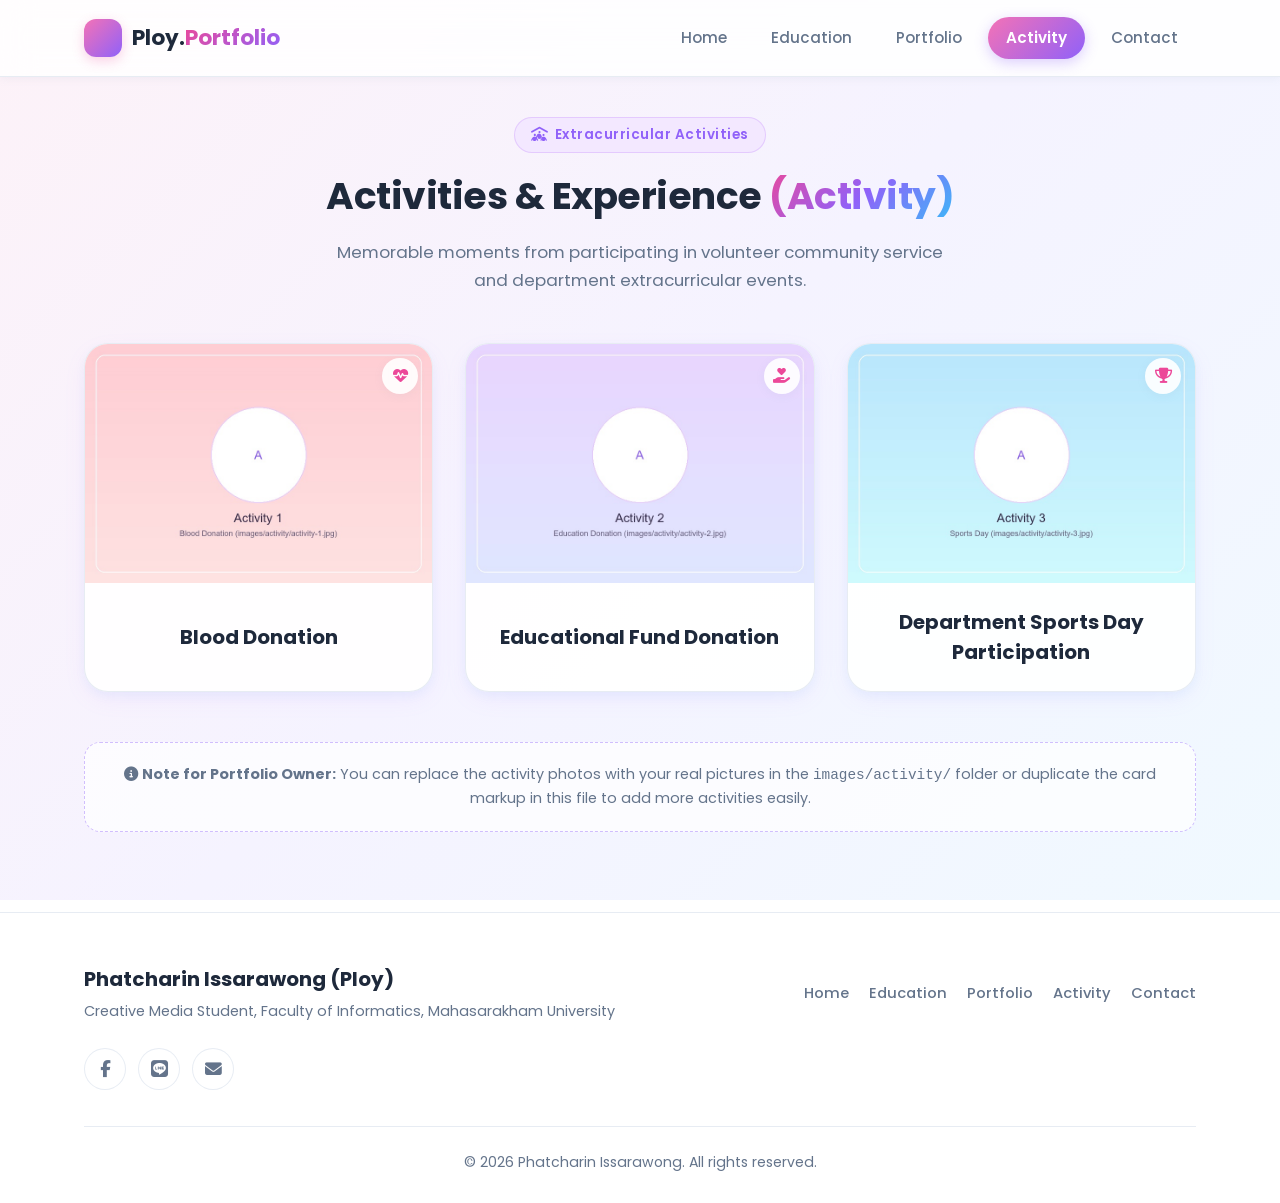
==== activity.html @ 9dcf47e1 "Initial commit: Ploy's Creative Media Portfolio website" ====
<!DOCTYPE html>
<html lang="en">
<head>
  <meta charset="UTF-8">
  <meta name="viewport" content="width=device-width, initial-scale=1.0">
  <title>Activity | Phatcharin Issarawong (Ploy)</title>
  <meta name="description" content="Extracurricular activities and community experiences of Phatcharin Issarawong (Ploy), Creative Media student at the Faculty of Informatics, Mahasarakham University.">
  
  <!-- Google Fonts: Poppins & Prompt -->
  <link rel="preconnect" href="https://fonts.googleapis.com">
  <link rel="preconnect" href="https://fonts.gstatic.com" crossorigin>
  <link href="https://fonts.googleapis.com/css2?family=Poppins:wght@400;500;600;700&family=Prompt:wght@300;400;500;600;700&display=swap" rel="stylesheet">
  
  <!-- Font Awesome CDN for Icons -->
  <link rel="stylesheet" href="https://cdnjs.cloudflare.com/ajax/libs/font-awesome/6.5.1/css/all.min.css">
  
  <!-- Main Stylesheet -->
  <link rel="stylesheet" href="css/style.css">
</head>
<body>

  <!-- =========================================================================
       1. Header & Navigation Bar (Active on Activity)
       ========================================================================= -->
  <header class="site-header">
    <div class="container nav-container">
      <a href="index.html" class="brand-logo" aria-label="Ploy Portfolio Homepage">
        <span class="brand-badge"><i class="fa-solid fa-sparkles"></i></span>
        <span class="brand-text">Ploy.<span>Portfolio</span></span>
      </a>

      <!-- Mobile Hamburger Button -->
      <button class="hamburger-btn" aria-label="Toggle navigation menu" aria-expanded="false" aria-controls="mainNavMenu">
        <span class="hamburger-line"></span>
        <span class="hamburger-line"></span>
        <span class="hamburger-line"></span>
      </button>

      <!-- Main Navigation Menu -->
      <nav class="nav-menu" id="mainNavMenu" role="navigation">
        <a href="index.html" class="nav-link">Home</a>
        <a href="education.html" class="nav-link">Education</a>
        <a href="portfolio.html" class="nav-link">Portfolio</a>
        <a href="activity.html" class="nav-link active">Activity</a>
        <a href="contact.html" class="nav-link">Contact</a>
      </nav>
    </div>
  </header>

  <!-- =========================================================================
       2. Activity Page Main Content
       ========================================================================= -->
  <main class="page-content">
    <div class="container">
      
      <!-- Page Header -->
      <div class="page-header reveal-on-scroll">
        <span class="page-tag"><i class="fa-solid fa-people-roof"></i> Extracurricular Activities</span>
        <h1 class="page-title">Activities & Experience <span class="gradient-text">(Activity)</span></h1>
        <p class="page-subtitle">
          Memorable moments from participating in volunteer community service and department extracurricular events.
        </p>
      </div>

      <!-- Activity Cards Grid (Displays clean card layout with photo and activity title) -->
      <div class="activity-grid">

        <!-- ===================================================================
             Activity 1: Blood Donation
             ===================================================================
             [HOW TO REPLACE PHOTO]:
             Replace your real activity photo in images/activity/activity-1.jpg
        -->
        <article class="activity-card reveal-on-scroll">
          <div class="activity-img-wrapper">
            <img src="images/activity/activity-1.jpg" alt="Activity: Blood Donation" class="activity-img" loading="lazy">
            <span class="activity-badge" title="Voluntary Service">
              <i class="fa-solid fa-heart-pulse"></i>
            </span>
          </div>
          <div class="activity-body">
            <h2 class="activity-title">Blood Donation</h2>
          </div>
        </article>

        <!-- ===================================================================
             Activity 2: Educational Fund Donation
             ===================================================================
             [HOW TO REPLACE PHOTO]:
             Replace your real activity photo in images/activity/activity-2.jpg
        -->
        <article class="activity-card reveal-on-scroll">
          <div class="activity-img-wrapper">
            <img src="images/activity/activity-2.jpg" alt="Activity: Educational Fund Donation" class="activity-img" loading="lazy">
            <span class="activity-badge" title="Educational Support">
              <i class="fa-solid fa-hand-holding-heart"></i>
            </span>
          </div>
          <div class="activity-body">
            <h2 class="activity-title">Educational Fund Donation</h2>
          </div>
        </article>

        <!-- ===================================================================
             Activity 3: Department Sports Day Participation
             ===================================================================
             [HOW TO REPLACE PHOTO]:
             Replace your real activity photo in images/activity/activity-3.jpg
        -->
        <article class="activity-card reveal-on-scroll">
          <div class="activity-img-wrapper">
            <img src="images/activity/activity-3.jpg" alt="Activity: Department Sports Day Participation" class="activity-img" loading="lazy">
            <span class="activity-badge" title="Sports & Recreation">
              <i class="fa-solid fa-trophy"></i>
            </span>
          </div>
          <div class="activity-body">
            <h2 class="activity-title">Department Sports Day Participation</h2>
          </div>
        </article>

        <!--
          ===================================================================
          [HOW TO ADD MORE ACTIVITIES]:
          To add Activity 4, 5..., copy the card markup below and paste it here:
          
          <article class="activity-card reveal-on-scroll">
            <div class="activity-img-wrapper">
              <img src="images/activity/activity-4.jpg" alt="New Activity Name" class="activity-img" loading="lazy">
              <span class="activity-badge"><i class="fa-solid fa-star"></i></span>
            </div>
            <div class="activity-body">
              <h2 class="activity-title">New Activity Name</h2>
            </div>
          </article>
          ===================================================================
        -->

      </div>

      <!-- Instruction Box for Site Owner -->
      <div class="instruction-box reveal-on-scroll">
        <i class="fa-solid fa-circle-info"></i>
        <span><strong>Note for Portfolio Owner:</strong> You can replace the activity photos with your real pictures in the <code>images/activity/</code> folder or duplicate the card markup in this file to add more activities easily.</span>
      </div>

    </div>
  </main>

  <!-- =========================================================================
       3. Footer (Shared across all pages)
       ========================================================================= -->
  <footer class="site-footer">
    <div class="container">
      <div class="footer-top">
        
        <div class="footer-brand">
          <h3>Phatcharin Issarawong (Ploy)</h3>
          <p>Creative Media Student, Faculty of Informatics, Mahasarakham University</p>
        </div>

        <nav class="footer-nav" aria-label="Footer Navigation">
          <a href="index.html" class="footer-link">Home</a>
          <a href="education.html" class="footer-link">Education</a>
          <a href="portfolio.html" class="footer-link">Portfolio</a>
          <a href="activity.html" class="footer-link">Activity</a>
          <a href="contact.html" class="footer-link">Contact</a>
        </nav>

        <div class="footer-socials">
          <a href="#" class="social-icon-btn fb" aria-label="Facebook: Phatcharin Issarawong" title="Facebook: Phatcharin Issarawong">
            <i class="fa-brands fa-facebook-f"></i>
          </a>
          <a href="contact.html" class="social-icon-btn line" aria-label="Line ID: 0831487543" title="Line ID: 0831487543">
            <i class="fa-brands fa-line"></i>
          </a>
          <a href="mailto:phachrinthrxissrawngs6@gmail.com" class="social-icon-btn email" aria-label="Email: phachrinthrxissrawngs6@gmail.com" title="Email: phachrinthrxissrawngs6@gmail.com">
            <i class="fa-solid fa-envelope"></i>
          </a>
        </div>

      </div>

      <div class="footer-bottom">
        <p>© 2026 Phatcharin Issarawong. All rights reserved.</p>
      </div>
    </div>
  </footer>

  <!-- Main JavaScript -->
  <script src="js/main.js" defer></script>
</body>
</html>
---- css/style.css ----
/* ==========================================================================
   PORTFOLIO WEBSITE STYLESHEET
   เจ้าของผลงาน: Phatcharin Issarawong (Ploy)
   สาขาสื่อนฤมิต คณะวิทยาการสารสนเทศ มหาวิทยาลัยมหาสารคาม
   สไตล์: Creative Media / Pastel Soft Gradient / Clean & Modern Responsive
   ========================================================================== */

/* --------------------------------------------------------------------------
   1. ตัวแปรสีและฟอนต์ (CSS Custom Properties)
   -------------------------------------------------------------------------- */
:root {
  /* โทนสีหลัก (Pastel Pink, Purple, Sky Blue) */
  --primary: #9061f9;          /* ม่วงพาสเทลหลัก */
  --primary-light: #c084fc;    /* ม่วงอ่อนสว่าง */
  --primary-soft: #f3e8ff;     /* ม่วงพาสเทลพื้นหลังจางๆ */
  
  --secondary: #ec4899;        /* ชมพูพาสเทล */
  --secondary-light: #f472b6;  /* ชมพูสว่าง */
  --secondary-soft: #fdf2f8;   /* ชมพูพาสเทลพื้นหลังจางๆ */
  
  --accent: #38bdf8;           /* ฟ้าอ่อนพาสเทล */
  --accent-light: #7dd3fc;     /* ฟ้าอ่อน */
  --accent-soft: #f0f9ff;      /* ฟ้าพาสเทลพื้นหลังจางๆ */

  /* สีพื้นผิวและข้อความ */
  --bg-page: #f8fafc;
  --bg-gradient: linear-gradient(135deg, #fdf2f8 0%, #f5f3ff 50%, #f0f9ff 100%);
  --surface: #ffffff;
  --surface-glass: rgba(255, 255, 255, 0.85);
  --surface-card: rgba(255, 255, 255, 0.92);
  
  --text-main: #1e293b;        /* ข้อความหลัก สีเทาเข้มคมชัด */
  --text-muted: #64748b;       /* ข้อความรอง สีเทาคลาสสิก */
  --text-light: #94a3b8;       /* ข้อความจาง */
  --border-light: rgba(226, 232, 240, 0.8);
  --border-glass: rgba(255, 255, 255, 0.8);

  /* เงา (Shadows) */
  --shadow-sm: 0 2px 8px rgba(148, 163, 184, 0.1);
  --shadow-md: 0 8px 24px -4px rgba(192, 132, 252, 0.12), 0 4px 12px -2px rgba(56, 189, 248, 0.08);
  --shadow-lg: 0 16px 36px -6px rgba(144, 97, 249, 0.18), 0 8px 16px -4px rgba(236, 72, 153, 0.12);
  --shadow-glow: 0 0 25px rgba(192, 132, 252, 0.35);

  /* รัศมีความโค้งมน */
  --radius-sm: 10px;
  --radius-md: 16px;
  --radius-lg: 24px;
  --radius-full: 9999px;

  /* ฟอนต์ */
  --font-family: 'Poppins', 'Prompt', -apple-system, BlinkMacSystemFont, 'Segoe UI', Roboto, sans-serif;
  
  /* ความเร็ว Transition */
  --transition-fast: 0.2s ease;
  --transition-normal: 0.3s cubic-bezier(0.4, 0, 0.2, 1);
  --transition-slow: 0.5s cubic-bezier(0.4, 0, 0.2, 1);
}

/* --------------------------------------------------------------------------
   2. Reset & พื้นฐานหน้าเว็บ
   -------------------------------------------------------------------------- */
*, *::before, *::after {
  box-sizing: border-box;
  margin: 0;
  padding: 0;
}

html {
  scroll-behavior: smooth;
  font-size: 16px;
}

body {
  font-family: var(--font-family);
  color: var(--text-main);
  background: var(--bg-gradient);
  background-attachment: fixed;
  min-height: 100vh;
  line-height: 1.65;
  display: flex;
  flex-direction: column;
  overflow-x: hidden;
  -webkit-font-smoothing: antialiased;
}

img {
  max-width: 100%;
  height: auto;
  display: block;
}

a {
  color: inherit;
  text-decoration: none;
  transition: color var(--transition-fast);
}

button {
  font-family: inherit;
  cursor: pointer;
  border: none;
  background: none;
  transition: all var(--transition-normal);
}

ul, ol {
  list-style: none;
}

/* --------------------------------------------------------------------------
   3. เลย์เอาต์และ Container
   -------------------------------------------------------------------------- */
.container {
  width: 100%;
  max-width: 1160px;
  margin-left: auto;
  margin-right: auto;
  padding-left: 24px;
  padding-right: 24px;
}

.page-content {
  flex: 1 0 auto;
  padding: 40px 0 80px 0;
}

/* --------------------------------------------------------------------------
   4. Header & Navigation Bar (ใช้ร่วมกันทุกหน้า)
   -------------------------------------------------------------------------- */
.site-header {
  position: sticky;
  top: 0;
  z-index: 1000;
  background: var(--surface-glass);
  backdrop-filter: blur(16px);
  -webkit-backdrop-filter: blur(16px);
  border-bottom: 1px solid var(--border-light);
  box-shadow: var(--shadow-sm);
  transition: background var(--transition-normal), box-shadow var(--transition-normal);
}

.nav-container {
  display: flex;
  align-items: center;
  justify-content: space-between;
  height: 76px;
}

/* โลโก้ */
.brand-logo {
  display: flex;
  align-items: center;
  gap: 10px;
  font-weight: 700;
  font-size: 1.35rem;
  color: var(--text-main);
}

.brand-badge {
  display: inline-flex;
  align-items: center;
  justify-content: center;
  width: 38px;
  height: 38px;
  background: linear-gradient(135deg, var(--secondary-light), var(--primary));
  color: #ffffff;
  border-radius: 12px;
  font-size: 1rem;
  box-shadow: 0 4px 12px rgba(236, 72, 153, 0.25);
}

.brand-text span {
  background: linear-gradient(135deg, var(--secondary), var(--primary));
  -webkit-background-clip: text;
  -webkit-text-fill-color: transparent;
}

/* เมนูหลักบนเดสก์ท็อป */
.nav-menu {
  display: flex;
  align-items: center;
  gap: 8px;
}

.nav-link {
  position: relative;
  display: inline-block;
  padding: 8px 18px;
  font-size: 0.95rem;
  font-weight: 500;
  color: var(--text-muted);
  border-radius: var(--radius-full);
  transition: all var(--transition-normal);
}

.nav-link:hover {
  color: var(--primary);
  background-color: var(--primary-soft);
}

/* สถานะ Active ของหน้าปัจจุบัน */
.nav-link.active {
  color: #ffffff;
  background: linear-gradient(135deg, var(--secondary-light), var(--primary));
  box-shadow: 0 4px 14px rgba(144, 97, 249, 0.3);
  font-weight: 600;
}

/* ปุ่ม Hamburger สำหรับจอมือถือ */
.hamburger-btn {
  display: none;
  flex-direction: column;
  justify-content: center;
  align-items: center;
  width: 44px;
  height: 44px;
  border-radius: var(--radius-sm);
  background: var(--surface);
  border: 1px solid var(--border-light);
  gap: 5px;
  cursor: pointer;
  z-index: 1001;
}

.hamburger-line {
  width: 22px;
  height: 2px;
  background-color: var(--text-main);
  border-radius: 2px;
  transition: transform var(--transition-normal), opacity var(--transition-normal);
}

/* เมื่อเมนูมือถือเปิดอยู่ */
.hamburger-btn[aria-expanded="true"] .hamburger-line:nth-child(1) {
  transform: translateY(7px) rotate(45deg);
}
.hamburger-btn[aria-expanded="true"] .hamburger-line:nth-child(2) {
  opacity: 0;
}
.hamburger-btn[aria-expanded="true"] .hamburger-line:nth-child(3) {
  transform: translateY(-7px) rotate(-45deg);
}

/* --------------------------------------------------------------------------
   5. หัวเรื่องของแต่ละหน้า (Page Header Banner)
   -------------------------------------------------------------------------- */
.page-header {
  text-align: center;
  margin-bottom: 48px;
  position: relative;
}

.page-tag {
  display: inline-flex;
  align-items: center;
  gap: 6px;
  padding: 6px 16px;
  background: var(--primary-soft);
  color: var(--primary);
  border-radius: var(--radius-full);
  font-size: 0.85rem;
  font-weight: 600;
  letter-spacing: 0.5px;
  margin-bottom: 12px;
  border: 1px solid rgba(192, 132, 252, 0.3);
}

.page-title {
  font-size: 2.35rem;
  font-weight: 700;
  color: var(--text-main);
  margin-bottom: 12px;
  letter-spacing: -0.5px;
}

.page-subtitle {
  font-size: 1.05rem;
  color: var(--text-muted);
  max-width: 620px;
  margin-left: auto;
  margin-right: auto;
}

/* ข้อความตัวหนังสือแบบ Gradient */
.gradient-text {
  background: linear-gradient(135deg, var(--secondary), var(--primary), var(--accent));
  -webkit-background-clip: text;
  -webkit-text-fill-color: transparent;
  display: inline-block;
}

/* --------------------------------------------------------------------------
   6. ปุ่ม (Buttons)
   -------------------------------------------------------------------------- */
.btn {
  display: inline-flex;
  align-items: center;
  justify-content: center;
  gap: 10px;
  padding: 12px 28px;
  font-size: 0.98rem;
  font-weight: 600;
  border-radius: var(--radius-full);
  transition: all var(--transition-normal);
  text-align: center;
}

.btn-primary {
  background: linear-gradient(135deg, var(--secondary-light), var(--primary));
  color: #ffffff;
  box-shadow: 0 6px 20px rgba(144, 97, 249, 0.28);
}

.btn-primary:hover {
  transform: translateY(-3px);
  box-shadow: 0 10px 25px rgba(144, 97, 249, 0.38);
  color: #ffffff;
}

.btn-secondary {
  background: var(--surface);
  color: var(--text-main);
  border: 1px solid var(--border-light);
  box-shadow: var(--shadow-sm);
}

.btn-secondary:hover {
  background: var(--primary-soft);
  color: var(--primary);
  border-color: var(--primary-light);
  transform: translateY(-3px);
  box-shadow: var(--shadow-md);
}

.btn-sm {
  padding: 8px 16px;
  font-size: 0.85rem;
}

/* --------------------------------------------------------------------------
   7. สไตล์เฉพาะหน้า HOME (index.html)
   -------------------------------------------------------------------------- */
.hero-section {
  padding: 40px 0 60px 0;
}

.hero-grid {
  display: grid;
  grid-template-columns: 1fr 1fr;
  align-items: center;
  gap: 48px;
}

.hero-text {
  text-align: left;
}

.hero-badge {
  display: inline-flex;
  align-items: center;
  gap: 8px;
  padding: 6px 18px;
  background: var(--secondary-soft);
  color: var(--secondary);
  border-radius: var(--radius-full);
  font-size: 0.9rem;
  font-weight: 600;
  margin-bottom: 20px;
  border: 1px solid rgba(244, 114, 182, 0.25);
}

.hero-greeting {
  font-size: 2.75rem;
  font-weight: 700;
  line-height: 1.25;
  margin-bottom: 14px;
}

.hero-name {
  font-size: 1.25rem;
  font-weight: 600;
  color: var(--primary);
  margin-bottom: 12px;
}

.hero-status {
  display: inline-block;
  padding: 6px 14px;
  background: var(--primary-soft);
  color: var(--primary);
  border-radius: var(--radius-sm);
  font-size: 0.92rem;
  font-weight: 500;
  margin-bottom: 18px;
}

.hero-desc {
  font-size: 1.05rem;
  color: var(--text-muted);
  margin-bottom: 30px;
  line-height: 1.75;
}

.hero-cta-group {
  display: flex;
  gap: 16px;
  flex-wrap: wrap;
}

/* ส่วนรูปโปรไฟล์ */
.hero-avatar-wrapper {
  position: relative;
  display: flex;
  justify-content: center;
  align-items: center;
}

.avatar-glow {
  position: absolute;
  width: 340px;
  height: 340px;
  border-radius: 50%;
  background: linear-gradient(135deg, rgba(244, 114, 182, 0.35), rgba(192, 132, 252, 0.35), rgba(56, 189, 248, 0.3));
  filter: blur(35px);
  z-index: 1;
  animation: floatGlow 6s ease-in-out infinite alternate;
}

.avatar-frame {
  position: relative;
  z-index: 2;
  width: 320px;
  height: 320px;
  border-radius: 36px;
  padding: 8px;
  background: linear-gradient(135deg, rgba(255, 255, 255, 0.9), rgba(244, 114, 182, 0.5), rgba(192, 132, 252, 0.6));
  box-shadow: var(--shadow-lg);
  transform: rotate(-2deg);
  transition: transform var(--transition-slow);
}

.avatar-frame:hover {
  transform: rotate(0deg) scale(1.02);
}

.avatar-img {
  width: 100%;
  height: 100%;
  object-fit: cover;
  border-radius: 28px;
  background-color: var(--surface);
}

/* การ์ดทางลัดบนหน้า Home (Shortcut Cards) */
.shortcuts-section {
  margin-top: 60px;
  padding-top: 50px;
  border-top: 1px dashed rgba(203, 213, 225, 0.8);
}

.section-header-center {
  text-align: center;
  margin-bottom: 36px;
}

.section-title {
  font-size: 1.75rem;
  font-weight: 700;
  color: var(--text-main);
  margin-bottom: 8px;
}

.section-subtitle {
  font-size: 0.98rem;
  color: var(--text-muted);
}

.shortcuts-grid {
  display: grid;
  grid-template-columns: repeat(3, 1fr);
  gap: 24px;
}

.shortcut-card {
  display: block;
  background: var(--surface-card);
  padding: 32px 28px;
  border-radius: var(--radius-lg);
  border: 1px solid var(--border-light);
  box-shadow: var(--shadow-md);
  transition: all var(--transition-normal);
  text-align: center;
  position: relative;
  overflow: hidden;
}

.shortcut-card::before {
  content: '';
  position: absolute;
  top: 0;
  left: 0;
  right: 0;
  height: 4px;
  background: linear-gradient(90deg, var(--secondary-light), var(--primary), var(--accent));
  opacity: 0;
  transition: opacity var(--transition-fast);
}

.shortcut-card:hover {
  transform: translateY(-8px);
  box-shadow: var(--shadow-lg);
  border-color: var(--primary-light);
}

.shortcut-card:hover::before {
  opacity: 1;
}

.shortcut-icon {
  width: 64px;
  height: 64px;
  margin: 0 auto 20px auto;
  border-radius: 20px;
  display: flex;
  align-items: center;
  justify-content: center;
  font-size: 1.6rem;
  background: var(--primary-soft);
  color: var(--primary);
  transition: transform var(--transition-normal);
}

.shortcut-card:hover .shortcut-icon {
  transform: scale(1.1) rotate(5deg);
}

.shortcut-card.education .shortcut-icon {
  background: #fdf2f8;
  color: var(--secondary);
}

.shortcut-card.activity .shortcut-icon {
  background: #f0fdf4;
  color: #10b981;
}

.shortcut-card.contact .shortcut-icon {
  background: #f0f9ff;
  color: var(--accent);
}

.shortcut-title {
  font-size: 1.25rem;
  font-weight: 600;
  margin-bottom: 10px;
  color: var(--text-main);
}

.shortcut-desc {
  font-size: 0.92rem;
  color: var(--text-muted);
  margin-bottom: 16px;
  line-height: 1.5;
}

.shortcut-link-text {
  font-size: 0.9rem;
  font-weight: 600;
  color: var(--primary);
  display: inline-flex;
  align-items: center;
  gap: 6px;
}

/* --------------------------------------------------------------------------
   8. สไตล์หน้า EDUCATION (education.html) - Vertical Timeline
   -------------------------------------------------------------------------- */
.timeline-wrapper {
  max-width: 820px;
  margin: 0 auto;
  position: relative;
  padding: 20px 0;
}

/* เส้น Timeline แนวตั้ง */
.timeline-wrapper::before {
  content: '';
  position: absolute;
  top: 30px;
  bottom: 30px;
  left: 38px;
  width: 4px;
  background: linear-gradient(180deg, var(--secondary-light), var(--primary), var(--accent));
  border-radius: 4px;
}

.timeline-item {
  position: relative;
  display: flex;
  align-items: flex-start;
  gap: 28px;
  margin-bottom: 40px;
}

.timeline-item:last-child {
  margin-bottom: 0;
}

/* วงกลมไอคอนจุด Timeline */
.timeline-marker {
  position: relative;
  z-index: 2;
  width: 76px;
  height: 76px;
  flex-shrink: 0;
  border-radius: 50%;
  background: var(--surface);
  border: 4px solid #ffffff;
  box-shadow: var(--shadow-md);
  display: flex;
  align-items: center;
  justify-content: center;
  font-size: 1.6rem;
  color: var(--primary);
  transition: transform var(--transition-normal);
}

.timeline-item:hover .timeline-marker {
  transform: scale(1.1);
  box-shadow: var(--shadow-glow);
}

.timeline-item.current .timeline-marker {
  background: linear-gradient(135deg, var(--secondary-light), var(--primary));
  color: #ffffff;
  box-shadow: 0 0 20px rgba(144, 97, 249, 0.4);
}

/* การ์ดเนื้อหา Timeline */
.timeline-card {
  flex-grow: 1;
  background: var(--surface-card);
  padding: 30px;
  border-radius: var(--radius-lg);
  border: 1px solid var(--border-light);
  box-shadow: var(--shadow-md);
  transition: all var(--transition-normal);
}

.timeline-card:hover {
  transform: translateY(-4px);
  box-shadow: var(--shadow-lg);
  border-color: var(--primary-light);
}

.timeline-header {
  display: flex;
  justify-content: space-between;
  align-items: flex-start;
  flex-wrap: wrap;
  gap: 12px;
  margin-bottom: 14px;
}

.timeline-badge {
  display: inline-flex;
  align-items: center;
  gap: 6px;
  padding: 4px 14px;
  border-radius: var(--radius-full);
  font-size: 0.82rem;
  font-weight: 600;
}

.timeline-badge.current {
  background: #fdf2f8;
  color: var(--secondary);
  border: 1px solid rgba(244, 114, 182, 0.3);
}

.timeline-badge.completed {
  background: #f1f5f9;
  color: var(--text-muted);
}

.timeline-year-tag {
  font-size: 0.85rem;
  font-weight: 500;
  color: var(--text-muted);
  background: var(--bg-page);
  padding: 4px 12px;
  border-radius: var(--radius-sm);
  border: 1px dashed #cbd5e1;
}

.timeline-institution {
  font-size: 1.35rem;
  font-weight: 700;
  color: var(--text-main);
  margin-bottom: 6px;
}

.timeline-major {
  font-size: 1.05rem;
  font-weight: 500;
  color: var(--primary);
  margin-bottom: 16px;
}

.timeline-meta-box {
  display: flex;
  flex-wrap: wrap;
  gap: 16px;
  padding-top: 16px;
  border-top: 1px solid #f1f5f9;
}

.meta-pill {
  display: inline-flex;
  align-items: center;
  gap: 8px;
  font-size: 0.88rem;
  color: var(--text-muted);
  background: var(--bg-page);
  padding: 6px 14px;
  border-radius: var(--radius-sm);
}

.placeholder-notice {
  color: #d97706; /* สีส้มเตือนตา */
  background: #fef3c7;
  padding: 2px 8px;
  border-radius: 4px;
  font-weight: 500;
  font-size: 0.82rem;
}

/* --------------------------------------------------------------------------
   9. สไตล์หน้า PORTFOLIO (portfolio.html)
   -------------------------------------------------------------------------- */
/* ตัวกรองหมวดหมู่ (Filter Buttons) */
.filter-container {
  display: flex;
  justify-content: center;
  flex-wrap: wrap;
  gap: 12px;
  margin-bottom: 40px;
}

.filter-btn {
  padding: 10px 24px;
  border-radius: var(--radius-full);
  font-size: 0.92rem;
  font-weight: 600;
  color: var(--text-muted);
  background: var(--surface);
  border: 1px solid var(--border-light);
  box-shadow: var(--shadow-sm);
  transition: all var(--transition-normal);
}

.filter-btn:hover {
  color: var(--primary);
  background: var(--primary-soft);
  border-color: var(--primary-light);
}

.filter-btn.active {
  background: linear-gradient(135deg, var(--secondary-light), var(--primary));
  color: #ffffff;
  border-color: transparent;
  box-shadow: 0 4px 14px rgba(144, 97, 249, 0.3);
}

/* Portfolio Cards Grid */
.portfolio-grid {
  display: grid;
  grid-template-columns: repeat(3, 1fr);
  gap: 30px;
}

.portfolio-card {
  background: var(--surface-card);
  border-radius: var(--radius-lg);
  border: 1px solid var(--border-light);
  box-shadow: var(--shadow-md);
  overflow: hidden;
  display: flex;
  flex-direction: column;
  transition: all var(--transition-normal);
  cursor: pointer;
}

.portfolio-card:hover {
  transform: translateY(-8px);
  box-shadow: var(--shadow-lg);
  border-color: var(--primary-light);
}

.portfolio-card.is-hidden {
  display: none !important;
}

.portfolio-thumb-wrapper {
  position: relative;
  width: 100%;
  aspect-ratio: 4 / 3;
  overflow: hidden;
  background-color: var(--primary-soft);
}

.portfolio-thumb {
  width: 100%;
  height: 100%;
  object-fit: cover;
  transition: transform var(--transition-slow);
}

.portfolio-card:hover .portfolio-thumb {
  transform: scale(1.06);
}

.portfolio-badge {
  position: absolute;
  top: 14px;
  left: 14px;
  padding: 4px 12px;
  border-radius: var(--radius-full);
  font-size: 0.78rem;
  font-weight: 600;
  color: #ffffff;
  background: rgba(30, 41, 59, 0.75);
  backdrop-filter: blur(8px);
  text-transform: uppercase;
  letter-spacing: 0.5px;
}

.portfolio-overlay-hint {
  position: absolute;
  inset: 0;
  background: rgba(144, 97, 249, 0.4);
  backdrop-filter: blur(2px);
  display: flex;
  align-items: center;
  justify-content: center;
  opacity: 0;
  transition: opacity var(--transition-fast);
  color: #ffffff;
  font-size: 1.5rem;
}

.portfolio-card:hover .portfolio-overlay-hint {
  opacity: 1;
}

.portfolio-body {
  padding: 24px;
  display: flex;
  flex-direction: column;
  flex-grow: 1;
}

.portfolio-title {
  font-size: 1.25rem;
  font-weight: 700;
  color: var(--text-main);
  margin-bottom: 8px;
}

.portfolio-desc {
  font-size: 0.92rem;
  color: var(--text-muted);
  line-height: 1.6;
  margin-bottom: 20px;
  flex-grow: 1;
}

.portfolio-card-footer {
  display: flex;
  align-items: center;
  justify-content: space-between;
  padding-top: 14px;
  border-top: 1px solid #f1f5f9;
}

.portfolio-view-btn {
  font-size: 0.88rem;
  font-weight: 600;
  color: var(--primary);
  display: inline-flex;
  align-items: center;
  gap: 6px;
}

.portfolio-view-btn i {
  transition: transform var(--transition-fast);
}

.portfolio-card:hover .portfolio-view-btn i {
  transform: translateX(4px);
}

/* --------------------------------------------------------------------------
   10. สไตล์ Lightbox / Modal สำหรับดูภาพผลงาน
   -------------------------------------------------------------------------- */
.modal-backdrop {
  position: fixed;
  inset: 0;
  background: rgba(15, 23, 42, 0.65);
  backdrop-filter: blur(8px);
  -webkit-backdrop-filter: blur(8px);
  z-index: 2000;
  display: flex;
  align-items: center;
  justify-content: center;
  padding: 20px;
  opacity: 0;
  visibility: hidden;
  transition: opacity var(--transition-normal), visibility var(--transition-normal);
}

.modal-backdrop.is-open {
  opacity: 1;
  visibility: visible;
}

.modal-container {
  background: var(--surface);
  border-radius: var(--radius-lg);
  max-width: 800px;
  width: 100%;
  max-height: 90vh;
  overflow-y: auto;
  box-shadow: 0 25px 50px -12px rgba(0, 0, 0, 0.25);
  position: relative;
  transform: scale(0.92) translateY(20px);
  transition: transform var(--transition-normal);
}

.modal-backdrop.is-open .modal-container {
  transform: scale(1) translateY(0);
}

.modal-close-btn {
  position: absolute;
  top: 16px;
  right: 16px;
  width: 40px;
  height: 40px;
  border-radius: 50%;
  background: var(--surface);
  border: 1px solid var(--border-light);
  display: flex;
  align-items: center;
  justify-content: center;
  font-size: 1.1rem;
  color: var(--text-main);
  cursor: pointer;
  z-index: 10;
  box-shadow: var(--shadow-md);
  transition: all var(--transition-fast);
}

.modal-close-btn:hover {
  background: #fee2e2;
  color: #ef4444;
  transform: rotate(90deg);
}

.modal-image-wrapper {
  width: 100%;
  max-height: 480px;
  background: #0f172a;
  display: flex;
  align-items: center;
  justify-content: center;
  overflow: hidden;
}

.modal-image {
  max-width: 100%;
  max-height: 480px;
  object-fit: contain;
}

.modal-content-body {
  padding: 32px;
}

.modal-badge {
  display: inline-block;
  padding: 4px 14px;
  border-radius: var(--radius-full);
  font-size: 0.82rem;
  font-weight: 600;
  background: var(--primary-soft);
  color: var(--primary);
  margin-bottom: 12px;
}

.modal-title {
  font-size: 1.75rem;
  font-weight: 700;
  color: var(--text-main);
  margin-bottom: 14px;
}

.modal-desc {
  font-size: 1rem;
  color: var(--text-muted);
  line-height: 1.8;
  margin-bottom: 24px;
}

/* --------------------------------------------------------------------------
   11. สไตล์หน้า ACTIVITY (activity.html)
   -------------------------------------------------------------------------- */
.activity-grid {
  display: grid;
  grid-template-columns: repeat(3, 1fr);
  gap: 32px;
}

.activity-card {
  background: var(--surface-card);
  border-radius: var(--radius-lg);
  border: 1px solid var(--border-light);
  box-shadow: var(--shadow-md);
  overflow: hidden;
  transition: all var(--transition-normal);
  display: flex;
  flex-direction: column;
}

.activity-card:hover {
  transform: translateY(-8px);
  box-shadow: var(--shadow-lg);
  border-color: var(--secondary-light);
}

.activity-img-wrapper {
  position: relative;
  width: 100%;
  aspect-ratio: 16 / 11;
  overflow: hidden;
  background-color: var(--primary-soft);
}

.activity-img {
  width: 100%;
  height: 100%;
  object-fit: cover;
  transition: transform var(--transition-slow);
}

.activity-card:hover .activity-img {
  transform: scale(1.05);
}

.activity-badge {
  position: absolute;
  top: 14px;
  right: 14px;
  width: 36px;
  height: 36px;
  border-radius: 50%;
  background: rgba(255, 255, 255, 0.9);
  backdrop-filter: blur(4px);
  display: flex;
  align-items: center;
  justify-content: center;
  color: var(--secondary);
  font-size: 0.95rem;
  box-shadow: var(--shadow-sm);
}

.activity-body {
  padding: 24px;
  text-align: center;
  display: flex;
  align-items: center;
  justify-content: center;
  flex-grow: 1;
}

.activity-title {
  font-size: 1.25rem;
  font-weight: 700;
  color: var(--text-main);
  line-height: 1.5;
}

/* กล่องคำแนะนำสำหรับผู้ใช้ในการเพิ่มกิจกรรม */
.instruction-box {
  margin-top: 50px;
  padding: 20px 24px;
  background: rgba(255, 255, 255, 0.7);
  border: 1px dashed rgba(144, 97, 249, 0.4);
  border-radius: var(--radius-md);
  text-align: center;
  font-size: 0.9rem;
  color: var(--text-muted);
}

/* --------------------------------------------------------------------------
   12. สไตล์หน้า CONTACT (contact.html)
   -------------------------------------------------------------------------- */
.contact-grid {
  display: grid;
  grid-template-columns: repeat(3, 1fr);
  gap: 28px;
  margin-bottom: 40px;
}

.contact-card {
  background: var(--surface-card);
  padding: 36px 28px;
  border-radius: var(--radius-lg);
  border: 1px solid var(--border-light);
  box-shadow: var(--shadow-md);
  text-align: center;
  display: flex;
  flex-direction: column;
  align-items: center;
  transition: all var(--transition-normal);
  position: relative;
}

.contact-card:hover {
  transform: translateY(-8px);
  box-shadow: var(--shadow-lg);
}

.contact-card.facebook:hover {
  border-color: #1877f2;
}

.contact-card.line:hover {
  border-color: #06c755;
}

.contact-card.email:hover {
  border-color: #ea4335;
}

.contact-icon-box {
  width: 72px;
  height: 72px;
  border-radius: 24px;
  display: flex;
  align-items: center;
  justify-content: center;
  font-size: 2rem;
  margin-bottom: 20px;
  transition: transform var(--transition-normal);
}

.contact-card:hover .contact-icon-box {
  transform: scale(1.1) rotate(6deg);
}

.contact-card.facebook .contact-icon-box {
  background: #e7f3ff;
  color: #1877f2;
}

.contact-card.line .contact-icon-box {
  background: #e6f9ed;
  color: #06c755;
}

.contact-card.email .contact-icon-box {
  background: #fef2f2;
  color: #ea4335;
}

.contact-label {
  font-size: 1.25rem;
  font-weight: 700;
  color: var(--text-main);
  margin-bottom: 8px;
}

.contact-value {
  font-size: 0.98rem;
  color: var(--text-muted);
  word-break: break-all;
  margin-bottom: 24px;
  font-weight: 500;
}

.contact-action-btn {
  margin-top: auto;
  width: 100%;
}

/* Toast แจ้งเตือนเมื่อคัดลอกสำเร็จ */
.toast-notice {
  position: fixed;
  bottom: 30px;
  right: 30px;
  background: #0f172a;
  color: #ffffff;
  padding: 14px 24px;
  border-radius: var(--radius-full);
  box-shadow: 0 10px 25px rgba(0, 0, 0, 0.2);
  display: flex;
  align-items: center;
  gap: 10px;
  font-size: 0.92rem;
  font-weight: 500;
  z-index: 3000;
  transform: translateY(100px);
  opacity: 0;
  transition: all var(--transition-normal);
}

.toast-notice.is-show {
  transform: translateY(0);
  opacity: 1;
}

.toast-notice i {
  color: #4ade80; /* สีเขียวสำเร็จ */
}

/* --------------------------------------------------------------------------
   13. Footer (ใช้ร่วมกันทุกหน้า)
   -------------------------------------------------------------------------- */
.site-footer {
  background: var(--surface-glass);
  backdrop-filter: blur(12px);
  -webkit-backdrop-filter: blur(12px);
  border-top: 1px solid var(--border-light);
  padding: 50px 0 30px 0;
  margin-top: auto;
}

.footer-top {
  display: flex;
  align-items: center;
  justify-content: space-between;
  flex-wrap: wrap;
  gap: 24px;
  padding-bottom: 36px;
  border-bottom: 1px solid rgba(226, 232, 240, 0.8);
}

.footer-brand h3 {
  font-size: 1.25rem;
  font-weight: 700;
  color: var(--text-main);
  margin-bottom: 4px;
}

.footer-brand p {
  font-size: 0.9rem;
  color: var(--text-muted);
}

/* ลิงก์นำทางใน Footer */
.footer-nav {
  display: flex;
  gap: 20px;
  flex-wrap: wrap;
}

.footer-link {
  font-size: 0.92rem;
  font-weight: 500;
  color: var(--text-muted);
  transition: color var(--transition-fast);
}

.footer-link:hover {
  color: var(--primary);
}

/* ไอคอนโซเชียลใน Footer */
.footer-socials {
  display: flex;
  gap: 12px;
}

.social-icon-btn {
  width: 42px;
  height: 42px;
  border-radius: 50%;
  background: var(--surface);
  border: 1px solid var(--border-light);
  display: flex;
  align-items: center;
  justify-content: center;
  color: var(--text-muted);
  font-size: 1.05rem;
  transition: all var(--transition-normal);
}

.social-icon-btn:hover {
  transform: translateY(-4px);
  box-shadow: var(--shadow-sm);
}

.social-icon-btn.fb:hover {
  background: #1877f2;
  color: #ffffff;
  border-color: #1877f2;
}

.social-icon-btn.line:hover {
  background: #06c755;
  color: #ffffff;
  border-color: #06c755;
}

.social-icon-btn.email:hover {
  background: #ea4335;
  color: #ffffff;
  border-color: #ea4335;
}

.footer-bottom {
  padding-top: 24px;
  text-align: center;
  font-size: 0.88rem;
  color: var(--text-muted);
}

/* --------------------------------------------------------------------------
   14. เอฟเฟกต์แอนิเมชัน (Animations & Scroll Reveal)
   -------------------------------------------------------------------------- */
@keyframes floatGlow {
  0% {
    transform: scale(0.95) translate(0, 0);
  }
  100% {
    transform: scale(1.08) translate(10px, -10px);
  }
}

.reveal-on-scroll {
  opacity: 0;
  transform: translateY(24px);
  transition: opacity 0.6s cubic-bezier(0.2, 0.8, 0.2, 1), transform 0.6s cubic-bezier(0.2, 0.8, 0.2, 1);
}

.reveal-on-scroll.is-visible {
  opacity: 1;
  transform: translateY(0);
}

/* --------------------------------------------------------------------------
   15. Responsive Design (สำหรับมือถือและแท็บเล็ต)
   -------------------------------------------------------------------------- */
/* แท็บเล็ตขนาดกลางและใหญ่ (Max 992px) */
@media (max-width: 992px) {
  .hero-grid {
    grid-template-columns: 1fr;
    text-align: center;
    gap: 40px;
  }

  .hero-text {
    text-align: center;
  }

  .hero-cta-group {
    justify-content: center;
  }

  .shortcuts-grid {
    grid-template-columns: repeat(2, 1fr);
  }

  .portfolio-grid {
    grid-template-columns: repeat(2, 1fr);
  }

  .activity-grid {
    grid-template-columns: repeat(2, 1fr);
  }

  .contact-grid {
    grid-template-columns: repeat(2, 1fr);
  }

  .footer-top {
    flex-direction: column;
    text-align: center;
  }

  .footer-nav {
    justify-content: center;
  }

  .footer-socials {
    justify-content: center;
  }
}

/* แท็บเล็ตเล็กและจอมือถือ (Max 768px) */
@media (max-width: 768px) {
  .nav-container {
    height: 68px;
  }

  .hamburger-btn {
    display: flex;
  }

  /* เมนูมือถือแบบเลื่อนลง */
  .nav-menu {
    position: fixed;
    top: 68px;
    left: 0;
    right: 0;
    background: var(--surface);
    backdrop-filter: blur(20px);
    -webkit-backdrop-filter: blur(20px);
    flex-direction: column;
    padding: 24px;
    gap: 12px;
    border-bottom: 1px solid var(--border-light);
    box-shadow: var(--shadow-lg);
    transform: translateY(-120%);
    opacity: 0;
    visibility: hidden;
    transition: transform var(--transition-normal), opacity var(--transition-normal), visibility var(--transition-normal);
  }

  .nav-menu.is-open {
    transform: translateY(0);
    opacity: 1;
    visibility: visible;
  }

  .nav-link {
    width: 100%;
    text-align: center;
    padding: 12px 20px;
    font-size: 1.05rem;
  }

  .page-title {
    font-size: 1.95rem;
  }

  .hero-greeting {
    font-size: 2.15rem;
  }

  .avatar-frame {
    width: 260px;
    height: 260px;
  }

  .avatar-glow {
    width: 280px;
    height: 280px;
  }

  .shortcuts-grid {
    grid-template-columns: 1fr;
  }

  .portfolio-grid {
    grid-template-columns: 1fr;
  }

  .activity-grid {
    grid-template-columns: 1fr;
  }

  .contact-grid {
    grid-template-columns: 1fr;
  }

  /* ปรับ Timeline บนมือถือ */
  .timeline-wrapper::before {
    left: 24px;
  }

  .timeline-item {
    gap: 16px;
  }

  .timeline-marker {
    width: 52px;
    height: 52px;
    font-size: 1.2rem;
  }

  .timeline-card {
    padding: 20px;
  }

  .timeline-institution {
    font-size: 1.15rem;
  }
}

/* จอมือถือขนาดกะทัดรัด (Max 480px) */
@media (max-width: 480px) {
  .container {
    padding-left: 18px;
    padding-right: 18px;
  }

  .hero-greeting {
    font-size: 1.85rem;
  }

  .btn {
    width: 100%;
  }

  .hero-cta-group {
    flex-direction: column;
    width: 100%;
  }

  .avatar-frame {
    width: 220px;
    height: 220px;
  }
}
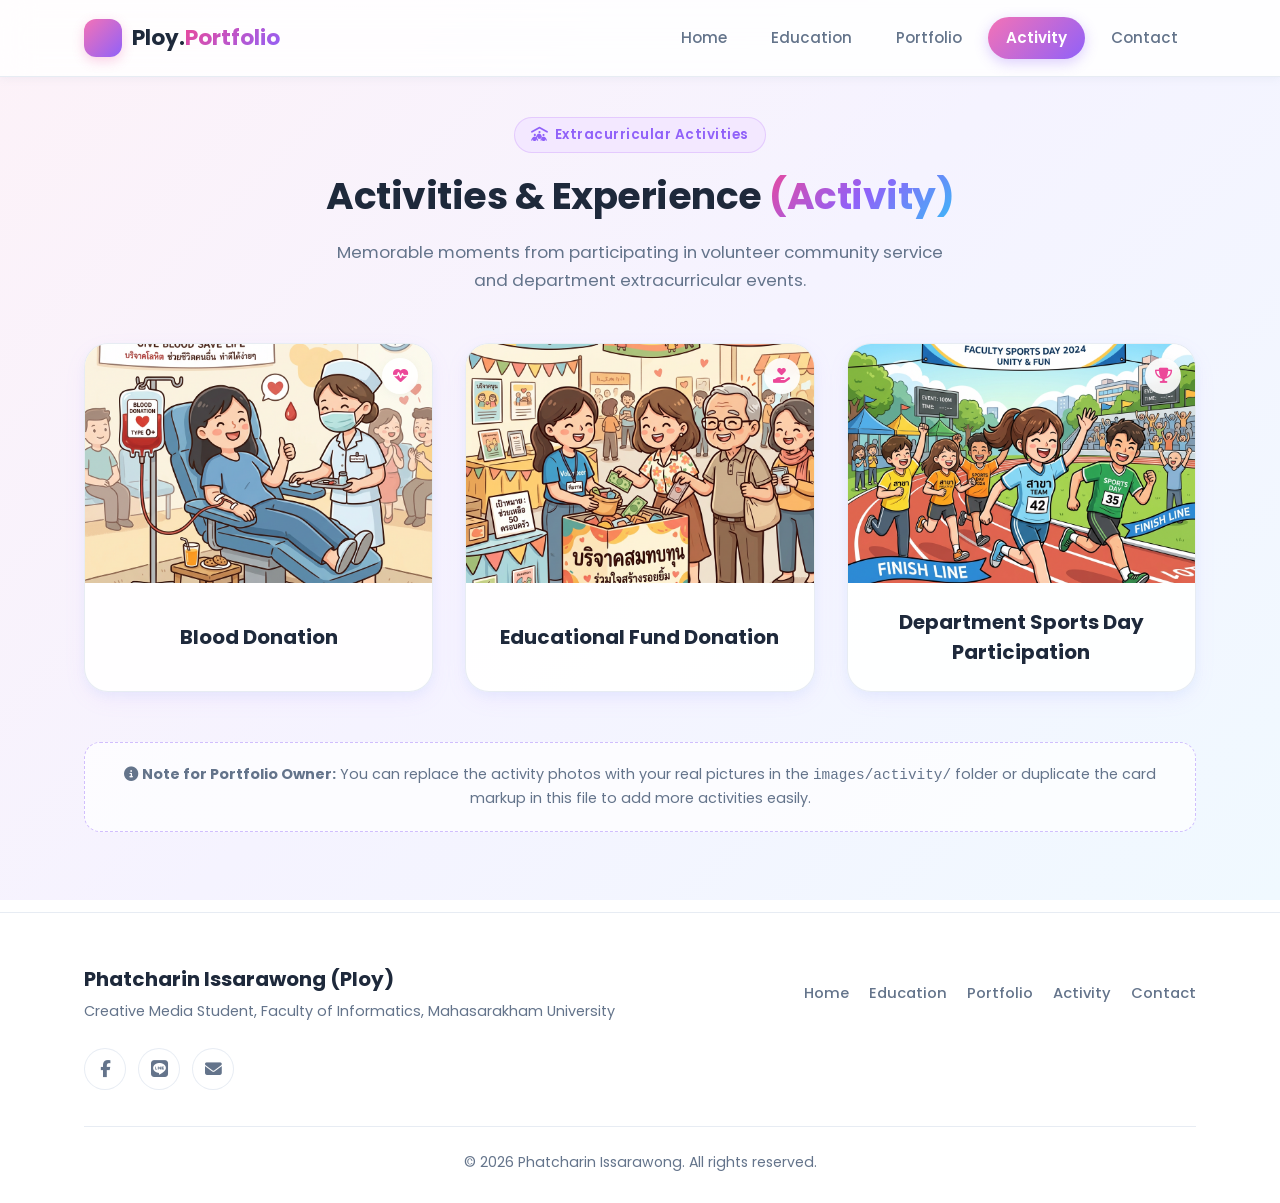
==== commit 0f4413cc: "Update portfolio page with real project images, titles, and clean card layout" ====
--- a/activity.html
+++ b/activity.html
@@ -73,7 +73,7 @@
         -->
         <article class="activity-card reveal-on-scroll">
           <div class="activity-img-wrapper">
-            <img src="images/activity/activity-1.jpg" alt="Activity: Blood Donation" class="activity-img" loading="lazy">
+            <img src="images/activity/Generated_Image_qPMeZ0Avm6yt8mF1.png" alt="Activity: Blood Donation" class="activity-img" loading="lazy">
             <span class="activity-badge" title="Voluntary Service">
               <i class="fa-solid fa-heart-pulse"></i>
             </span>
@@ -91,7 +91,7 @@
         -->
         <article class="activity-card reveal-on-scroll">
           <div class="activity-img-wrapper">
-            <img src="images/activity/activity-2.jpg" alt="Activity: Educational Fund Donation" class="activity-img" loading="lazy">
+            <img src="images/activity/Generated_Image_WoUx6zSnZcoagxRs.png" alt="Activity: Educational Fund Donation" class="activity-img" loading="lazy">
             <span class="activity-badge" title="Educational Support">
               <i class="fa-solid fa-hand-holding-heart"></i>
             </span>
@@ -109,7 +109,7 @@
         -->
         <article class="activity-card reveal-on-scroll">
           <div class="activity-img-wrapper">
-            <img src="images/activity/activity-3.jpg" alt="Activity: Department Sports Day Participation" class="activity-img" loading="lazy">
+            <img src="images/activity/Generated_Image_EM47pzUMG3DMpRQT.png" alt="Activity: Department Sports Day Participation" class="activity-img" loading="lazy">
             <span class="activity-badge" title="Sports & Recreation">
               <i class="fa-solid fa-trophy"></i>
             </span>
--- a/css/style.css
+++ b/css/style.css
@@ -23,7 +23,7 @@
   --accent-soft: #f0f9ff;      /* ฟ้าพาสเทลพื้นหลังจางๆ */
 
   /* สีพื้นผิวและข้อความ */
-  --bg-page: #f8fafc;
+  --bg-page: #1f374e;
   --bg-gradient: linear-gradient(135deg, #fdf2f8 0%, #f5f3ff 50%, #f0f9ff 100%);
   --surface: #ffffff;
   --surface-glass: rgba(255, 255, 255, 0.85);
@@ -804,7 +804,7 @@
 .portfolio-thumb-wrapper {
   position: relative;
   width: 100%;
-  aspect-ratio: 4 / 3;
+  aspect-ratio: 16 / 10;
   overflow: hidden;
   background-color: var(--primary-soft);
 }
@@ -838,7 +838,7 @@
 .portfolio-overlay-hint {
   position: absolute;
   inset: 0;
-  background: rgba(144, 97, 249, 0.4);
+  background: rgba(144, 97, 249, 0.35);
   backdrop-filter: blur(2px);
   display: flex;
   align-items: center;
@@ -854,50 +854,47 @@
 }
 
 .portfolio-body {
-  padding: 24px;
-  display: flex;
-  flex-direction: column;
-  flex-grow: 1;
+  padding: 18px 22px;
+  display: flex;
+  align-items: center;
+  justify-content: space-between;
+  gap: 12px;
+  background: var(--surface-card);
 }
 
 .portfolio-title {
-  font-size: 1.25rem;
+  font-size: 1.15rem;
   font-weight: 700;
   color: var(--text-main);
-  margin-bottom: 8px;
-}
-
-.portfolio-desc {
-  font-size: 0.92rem;
-  color: var(--text-muted);
-  line-height: 1.6;
-  margin-bottom: 20px;
-  flex-grow: 1;
-}
-
-.portfolio-card-footer {
-  display: flex;
-  align-items: center;
-  justify-content: space-between;
-  padding-top: 14px;
-  border-top: 1px solid #f1f5f9;
-}
-
-.portfolio-view-btn {
-  font-size: 0.88rem;
-  font-weight: 600;
+  margin-bottom: 0;
+  line-height: 1.4;
+  transition: color var(--transition-fast);
+}
+
+.portfolio-card:hover .portfolio-title {
   color: var(--primary);
-  display: inline-flex;
-  align-items: center;
-  gap: 6px;
-}
-
-.portfolio-view-btn i {
-  transition: transform var(--transition-fast);
-}
-
-.portfolio-card:hover .portfolio-view-btn i {
-  transform: translateX(4px);
+}
+
+.portfolio-view-icon {
+  width: 36px;
+  height: 36px;
+  border-radius: 50%;
+  background: var(--primary-soft);
+  color: var(--primary);
+  display: flex;
+  align-items: center;
+  justify-content: center;
+  font-size: 0.9rem;
+  flex-shrink: 0;
+  transition: all var(--transition-normal);
+  border: 1px solid rgba(192, 132, 252, 0.25);
+}
+
+.portfolio-card:hover .portfolio-view-icon {
+  background: linear-gradient(135deg, var(--secondary-light), var(--primary));
+  color: #ffffff;
+  transform: translateX(4px) scale(1.05);
+  box-shadow: 0 4px 12px rgba(144, 97, 249, 0.3);
 }
 
 /* --------------------------------------------------------------------------
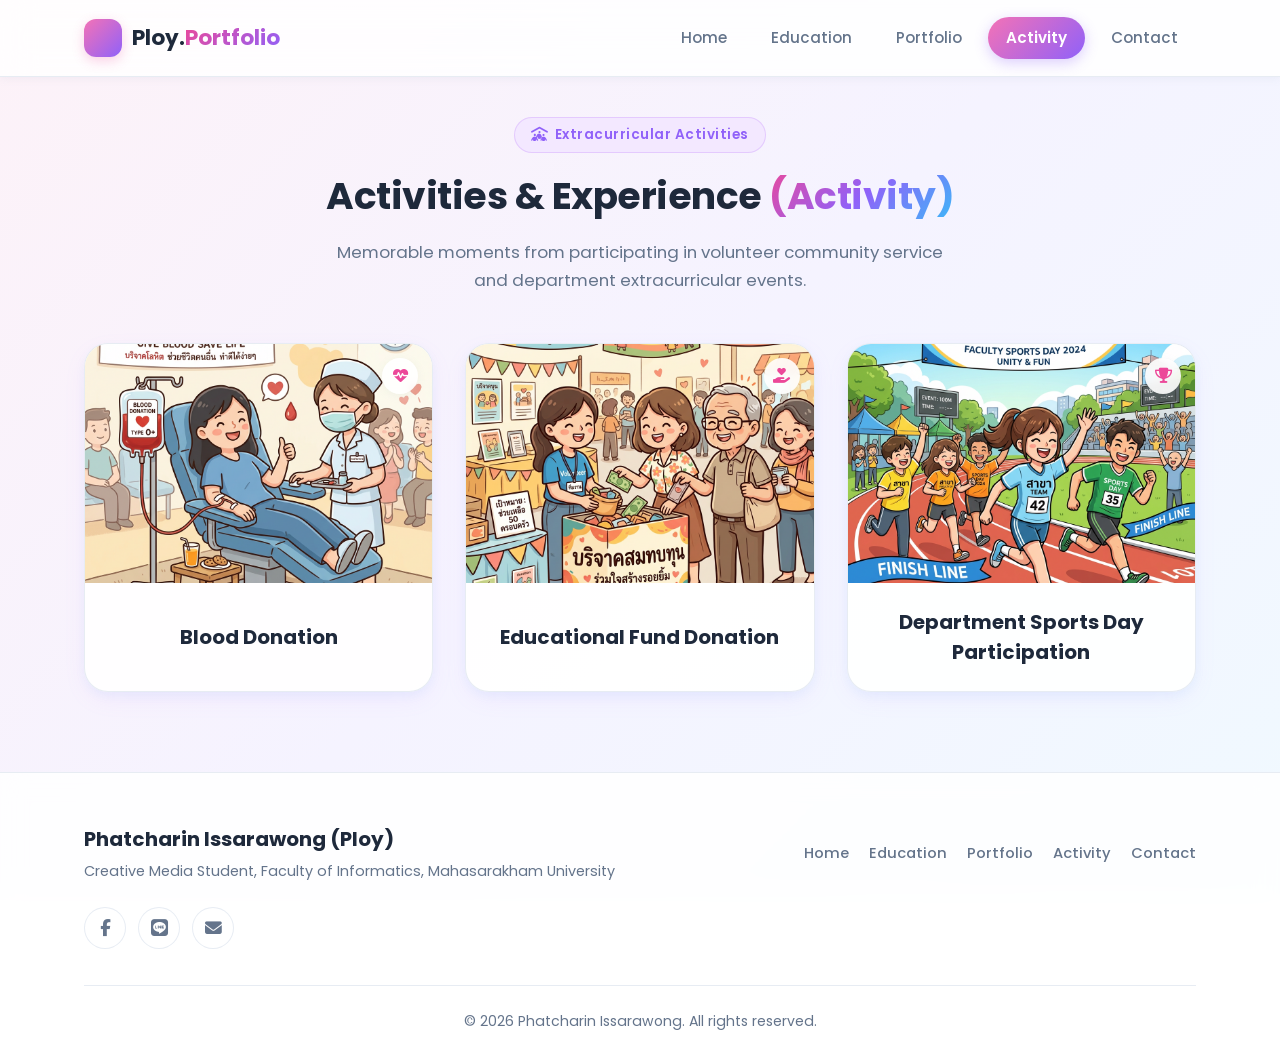
==== commit 7ee9a8bb: "Remove instruction box from Activity page" ====
--- a/activity.html
+++ b/activity.html
@@ -138,11 +138,6 @@
 
       </div>
 
-      <!-- Instruction Box for Site Owner -->
-      <div class="instruction-box reveal-on-scroll">
-        <i class="fa-solid fa-circle-info"></i>
-        <span><strong>Note for Portfolio Owner:</strong> You can replace the activity photos with your real pictures in the <code>images/activity/</code> folder or duplicate the card markup in this file to add more activities easily.</span>
-      </div>
 
     </div>
   </main>
